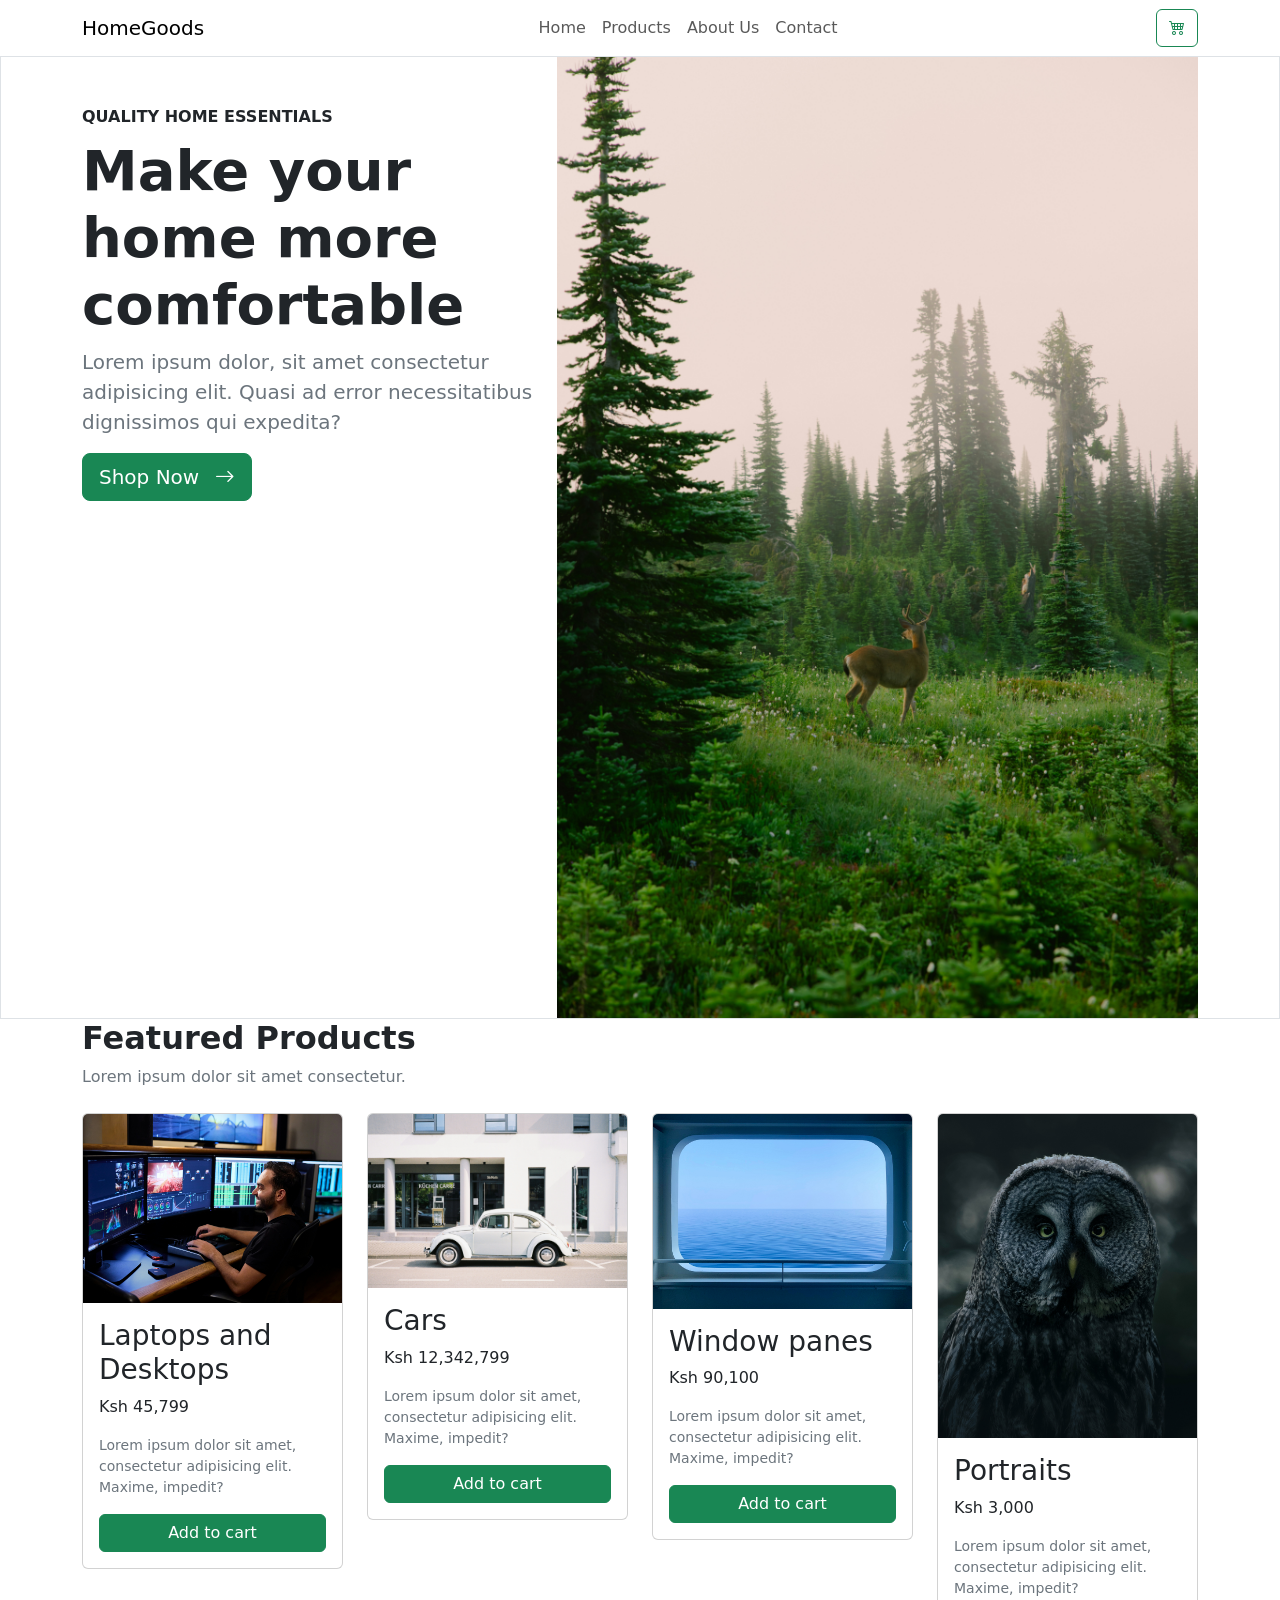
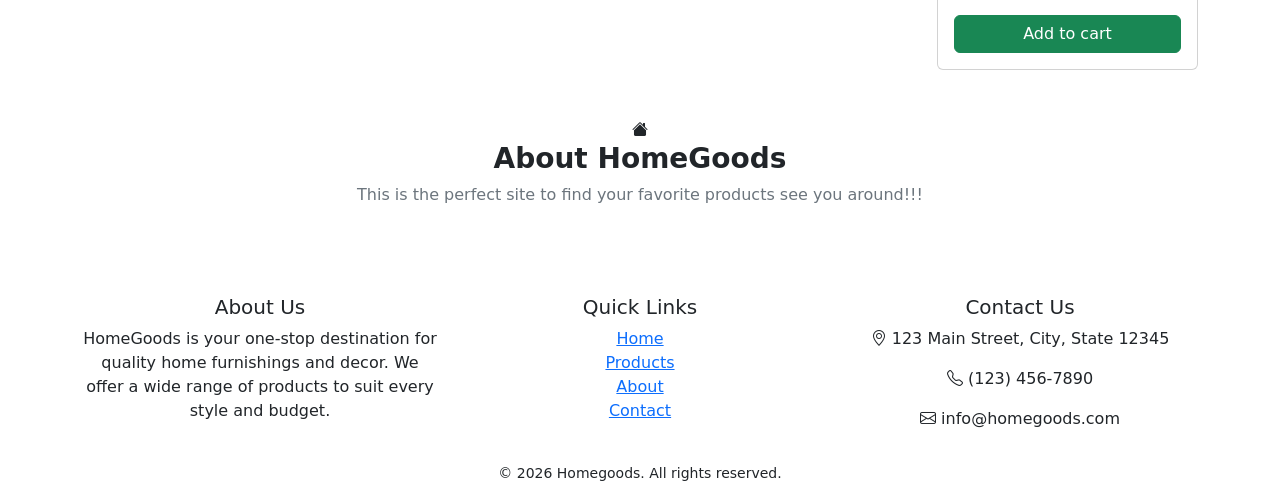
==== full-page.html @ e1270802 "full-Page dev" ====
<!DOCTYPE html>
<html lang="en">

<head>
    <meta charset="UTF-8">
    <meta name="viewport" content="width=device-width, initial-scale=1.0">
    <title>HomeGoods | Best prices in town</title>
    <link href="https://cdn.jsdelivr.net/npm/bootstrap@5.3.8/dist/css/bootstrap.min.css" rel="stylesheet">
    <link rel="stylesheet" href="https://cdn.jsdelivr.net/npm/bootstrap-icons@1.13.2/font/bootstrap-icons.min.css">
</head>

<body>
    <nav class="navbar navbar-expand-sm bg-white">
        <div class="container">
            <a class="navbar-brand" href="#">HomeGoods</a>
            <button class="navbar-toggler" type="button" data-bs-toggle="collapse" data-bs-target="#collapsibleNavbar">
                <span class="navbar-toggler-icon"></span>
            </button>
            <div class="collapse navbar-collapse" id="collapsibleNavbar">
                <ul class="navbar-nav mx-auto">
                    <li class="nav-item">
                        <a class="nav-link" href="#">Home</a>
                    </li>
                    <li class="nav-item">
                        <a class="nav-link" href="#">Products</a>
                    </li>
                    <li class="nav-item">
                        <a class="nav-link" href="#">About Us</a>
                    </li>
                    <li class="nav-item">
                        <a class="nav-link" href="#">Contact</a>
                    </li>
                </ul>
                <a href="#" class="btn btn-outline-success"><i class="bi bi-cart4"></i></a>
            </div>
        </div>
    </nav>
    <!-- header section -->
    <header class="hero border">
        <div class="container">
            <div class="row">
                <div class="col-md-5 py-5">
                    <p class="text-uppercase fw-bold mb-2">Quality Home Essentials</p>
                    <h1 class="display-4 fw-bold">Make your home more comfortable</h1>
                    <p class="text-secondary lead">Lorem ipsum dolor, sit amet consectetur adipisicing elit. Quasi ad
                        error necessitatibus dignissimos qui expedita?</p>
                    <a href="#" class="btn btn-success btn-lg">Shop Now<i class="bi bi-arrow-right ms-3"></i></a>
                </div>
                <div class="col-md-7">
                    <img src="images/emma-swoboda-iFWGdUOAHIA-unsplash.jpg" class="img-fluid hero-image" alt="">
                </div>
            </div>
        </div>
    </header>
    <!-- main section -->
    <main>
        <sectionclass="products-section py-5">
            <div class="container">
                <div class="section-heading mb-4">
                    <h2 class="fw-bold">Featured Products</h2>
                    <p class="text-secondary">Lorem ipsum dolor sit amet consectetur.</p>
                </div>
                <div class="row g-4">

                    <div class="col-md-3">
                        <div class="card">
                            <img src="images/sandisk-udRj4qXyAPs-unsplash.jpg" alt="" class="card-img-top">
                            <div class="card-body">
                                <h3 class="card-title">Laptops and Desktops</h3>
                                <p class="price">Ksh 45,799</p>
                                <p class="card-text text-secondary small">Lorem ipsum dolor sit amet, consectetur
                                    adipisicing elit. Maxime, impedit?</p>
                                <button class="btn btn-success w-100">Add to cart</button>
                            </div>
                        </div>
                    </div>

                    <div class="col-md-3">
                        <div class="card">
                            <img src="images/maximilian-bungart-mXZwnccN9Gk-unsplash.jpg" alt="" class="card-img-top">
                            <div class="card-body">
                                <h3 class="card-title">Cars</h3>
                                <p class="price">Ksh 12,342,799</p>
                                <p class="card-text text-secondary small">Lorem ipsum dolor sit amet, consectetur
                                    adipisicing elit. Maxime, impedit?</p>
                                <button class="btn btn-success w-100">Add to cart</button>
                            </div>
                        </div>
                    </div>

                    <div class="col-md-3">
                        <div class="card">
                            <img src="images/sergi-marlo--mMoKrWFBjw-unsplash.jpg" alt="" class="card-img-top">
                            <div class="card-body">
                                <h3 class="card-title">Window panes</h3>
                                <p class="price">Ksh 90,100</p>
                                <p class="card-text text-secondary small">Lorem ipsum dolor sit amet, consectetur
                                    adipisicing elit. Maxime, impedit?</p>
                                <button class="btn btn-success w-100">Add to cart</button>
                            </div>
                        </div>
                    </div>

                    <div class="col-md-3">
                        <div class="card">
                            <img src="images/christoph-nolte-3Xy-p9idRMk-unsplash.jpg" alt="" class="card-img-top">
                            <div class="card-body">
                                <h3 class="card-title">Portraits</h3>
                                <p class="price">Ksh 3,000</p>
                                <p class="card-text text-secondary small">Lorem ipsum dolor sit amet, consectetur
                                    adipisicing elit. Maxime, impedit?</p>
                                <button class="btn btn-success w-100">Add to cart</button>
                            </div>
                        </div>
                    </div>

                </div>
            </div>
            </section>
            <section class="about-section py-5">
                <div class="container text-center">
                    <i class="bi bi-house-fill"></i>
                    <h2 class="h3 fw-bold">About HomeGoods</h2>
                    <p class="text-secondary">This is the perfect site to find your favorite products see you around!!!
                    </p>
                </div>
            </section>
    </main>
    <!--footer-->
    <footer>
        <div class="container pt-4 col-md-12">
            <div class="row text-center">
                <div class="col-md-4">
                    <h5>About Us</h5>
                    <p>HomeGoods is your one-stop destination for quality home furnishings and decor. We offer a wide
                        range of products to suit every style and budget.</p>
                </div>
                <div class="col-md-4">
                    <h5>Quick Links</h5>
                    <ul class="list-unstyled">
                        <li><a href="#">Home</a></li>
                        <li><a href="#">Products</a></li>
                        <li><a href="#">About</a></li>
                        <li><a href="#">Contact</a></li>
                    </ul>
                </div>
                <div class="col-md-4">
                    <h5>Contact Us</h5>
                    <p><i class="bi bi-geo-alt"></i> 123 Main Street, City, State 12345</p>
                    <p><i class="bi bi-telephone"></i> (123) 456-7890</p>
                    <p><i class="bi bi-envelope"></i> info@homegoods.com</p>
                </div>
                <div class="copyright text-center  py-3 small">
                    <span>&copy; 2026 Homegoods. All rights reserved.</span>
                </div>
    </footer>
</body>

</html>
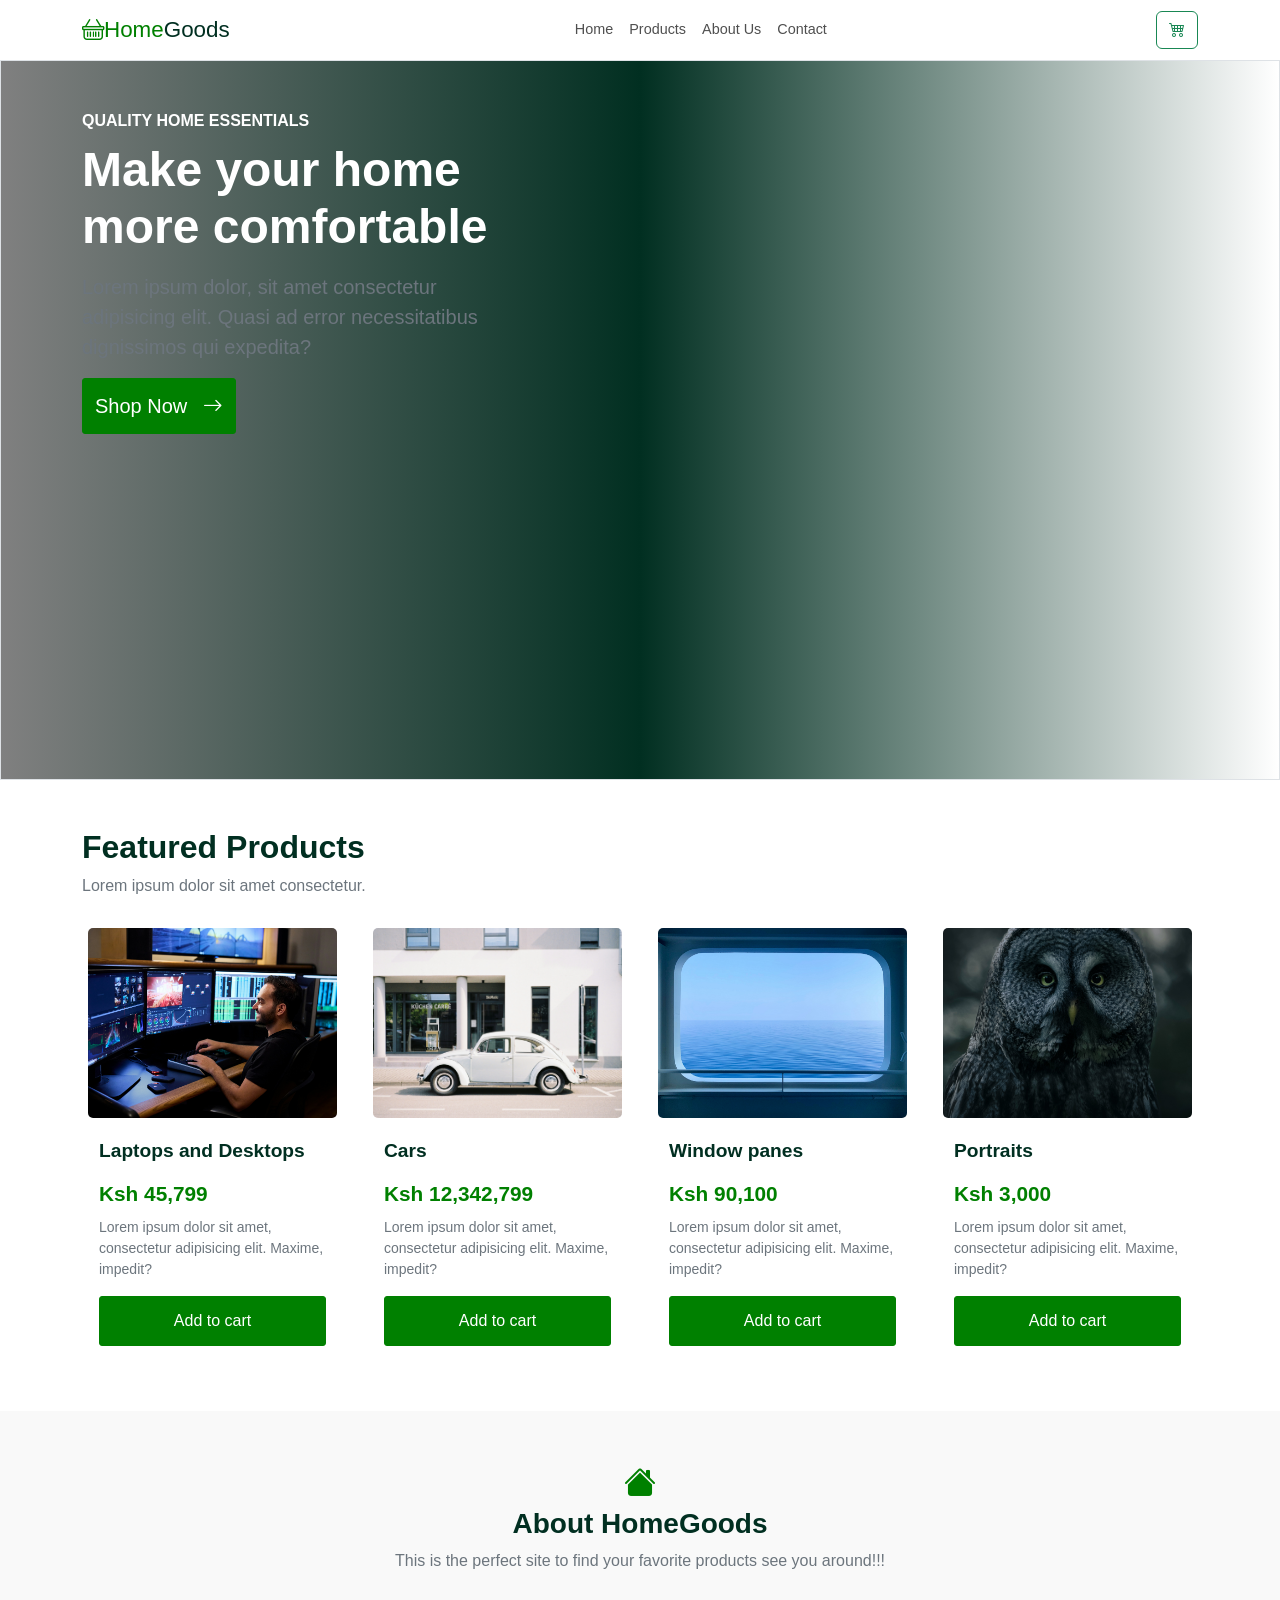
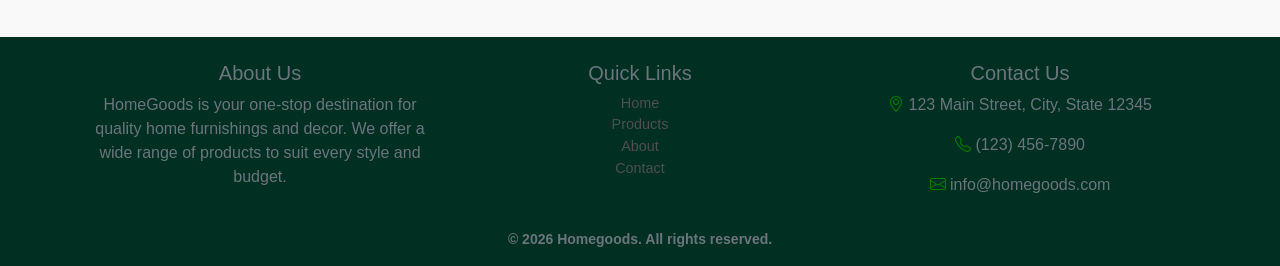
==== commit 6c4e65b1: "css" ====
--- a/full-page.html
+++ b/full-page.html
@@ -7,12 +7,14 @@
     <title>HomeGoods | Best prices in town</title>
     <link href="https://cdn.jsdelivr.net/npm/bootstrap@5.3.8/dist/css/bootstrap.min.css" rel="stylesheet">
     <link rel="stylesheet" href="https://cdn.jsdelivr.net/npm/bootstrap-icons@1.13.2/font/bootstrap-icons.min.css">
+    <link rel="stylesheet" href="css/full.css">
+    <link rel="stylesheet" href="https://cdnjs.cloudflare.com/ajax/libs/animate.css/4.1.1/animate.min.css">
 </head>
 
 <body>
     <nav class="navbar navbar-expand-sm bg-white">
         <div class="container">
-            <a class="navbar-brand" href="#">HomeGoods</a>
+            <a class="navbar-brand" href="#"><i class="bi bi-basket"></i>Home<span id="Goods">Goods</span></a>
             <button class="navbar-toggler" type="button" data-bs-toggle="collapse" data-bs-target="#collapsibleNavbar">
                 <span class="navbar-toggler-icon"></span>
             </button>
@@ -39,22 +41,20 @@
     <header class="hero border">
         <div class="container">
             <div class="row">
-                <div class="col-md-5 py-5">
+                <div class="col-md-5 py-5 animate__animated animate__slidein">
                     <p class="text-uppercase fw-bold mb-2">Quality Home Essentials</p>
                     <h1 class="display-4 fw-bold">Make your home more comfortable</h1>
                     <p class="text-secondary lead">Lorem ipsum dolor, sit amet consectetur adipisicing elit. Quasi ad
                         error necessitatibus dignissimos qui expedita?</p>
                     <a href="#" class="btn btn-success btn-lg">Shop Now<i class="bi bi-arrow-right ms-3"></i></a>
                 </div>
-                <div class="col-md-7">
-                    <img src="images/emma-swoboda-iFWGdUOAHIA-unsplash.jpg" class="img-fluid hero-image" alt="">
-                </div>
+
             </div>
         </div>
     </header>
     <!-- main section -->
     <main>
-        <sectionclass="products-section py-5">
+        <section class="products-section py-5">
             <div class="container">
                 <div class="section-heading mb-4">
                     <h2 class="fw-bold">Featured Products</h2>
@@ -62,7 +62,7 @@
                 </div>
                 <div class="row g-4">
 
-                    <div class="col-md-3">
+                    <div class="col-sm-6 col-md-3">
                         <div class="card">
                             <img src="images/sandisk-udRj4qXyAPs-unsplash.jpg" alt="" class="card-img-top">
                             <div class="card-body">
@@ -75,7 +75,7 @@
                         </div>
                     </div>
 
-                    <div class="col-md-3">
+                    <div class="col-sm-6 col-md-3">
                         <div class="card">
                             <img src="images/maximilian-bungart-mXZwnccN9Gk-unsplash.jpg" alt="" class="card-img-top">
                             <div class="card-body">
@@ -88,7 +88,7 @@
                         </div>
                     </div>
 
-                    <div class="col-md-3">
+                    <div class="col-sm-6 col-md-3">
                         <div class="card">
                             <img src="images/sergi-marlo--mMoKrWFBjw-unsplash.jpg" alt="" class="card-img-top">
                             <div class="card-body">
@@ -101,7 +101,7 @@
                         </div>
                     </div>
 
-                    <div class="col-md-3">
+                    <div class="col-sm-6 col-md-3">
                         <div class="card">
                             <img src="images/christoph-nolte-3Xy-p9idRMk-unsplash.jpg" alt="" class="card-img-top">
                             <div class="card-body">
@@ -116,15 +116,15 @@
 
                 </div>
             </div>
-            </section>
-            <section class="about-section py-5">
-                <div class="container text-center">
-                    <i class="bi bi-house-fill"></i>
-                    <h2 class="h3 fw-bold">About HomeGoods</h2>
-                    <p class="text-secondary">This is the perfect site to find your favorite products see you around!!!
-                    </p>
-                </div>
-            </section>
+        </section>
+        <section class="about-section py-5">
+            <div class="container text-center">
+                <i class="bi bi-house-fill"></i>
+                <h2 class="h3 fw-bold">About HomeGoods</h2>
+                <p class="text-secondary">This is the perfect site to find your favorite products see you around!!!
+                </p>
+            </div>
+        </section>
     </main>
     <!--footer-->
     <footer>
@@ -138,10 +138,10 @@
                 <div class="col-md-4">
                     <h5>Quick Links</h5>
                     <ul class="list-unstyled">
-                        <li><a href="#">Home</a></li>
-                        <li><a href="#">Products</a></li>
-                        <li><a href="#">About</a></li>
-                        <li><a href="#">Contact</a></li>
+                        <li><a class="nav-link active" href="#">Home</a></li>
+                        <li><a class="nav-link active" class="nav-link" href="#">Products</a></li>
+                        <li><a class="nav-link active" class="nav-link" href="#">About</a></li>
+                        <li><a class="nav-link active" class="nav-link" href="#">Contact</a></li>
                     </ul>
                 </div>
                 <div class="col-md-4">
@@ -154,6 +154,7 @@
                     <span>&copy; 2026 Homegoods. All rights reserved.</span>
                 </div>
     </footer>
+    <script src="https://cdn.jsdelivr.net/npm/bootstrap@5.3.3/dist/js/bootstrap.bundle.min.js"></script>
 </body>
 
 </html>
--- a/css/full.css
+++ b/css/full.css
@@ -0,0 +1,243 @@
+@import url('https://fonts.googleapis.com/css2?family=Playwrite+AR+Guides&display=swap');
+
+/*  font-family: "Playwrite AR Guides", cursive; */
+:root {
+    --brand-green: #008000;
+    --brand-dark: #012f21;
+    --soft-bg: white;
+}
+
+body {
+    font-family: Arial, Helvetica, sans-serif;
+    color: var(--brand-dark);
+}
+
+.navbar-brand {
+    color: var(--brand-green);
+    font-size: 1.4rem;
+    ;
+}
+
+#Goods {
+    color: var(--brand-dark);
+}
+
+.navbar-brand:hover {
+    color: #008000
+}
+
+.nav-link {
+    color: #4f4f4f !important;
+    font-weight: 400;
+    font-size: 0.9rem;
+}
+
+.nav-link:hover {
+    color: var(--brand-green) !important;
+}
+
+.btn-success {
+    background-color: var(--brand-green) !important;
+    border-color: var(--brand-green);
+    border-radius: 3px;
+    padding: 12px;
+    transition: all 1s ease;
+}
+
+.btn-success:hover {
+    background-color: #012f21 !important;
+    border-color: #012f21;
+}
+
+.hero {
+    background: linear-gradient(to right, grey, #012f21, white), url("images/michael-weihmann-y-y1c8X4yD0-unsplash.jpg") no-repeat center center/cover;
+    min-height: 80vh;
+    color: white;
+}
+
+.display-4 {
+    font-size: 3rem;
+    font-weight: bold;
+    margin-bottom: 1rem;
+}
+
+.hero .small-heading {
+    text-transform: uppercase;
+    font-weight: bold;
+    letter-spacing: 2px;
+    color: #ffffff;
+    font-size: .9rem;
+    opacity: .8;
+}
+
+#hero h1 {
+    color: #ffffff;
+    font-size: 2.5rem;
+    font-weight: bold;
+    margin-bottom: 1rem;
+}
+
+#hero p {
+    color: #ffffff;
+    opacity: .8;
+}
+
+.product-card {
+    transition: transform .3s ease, box-shadow .3s ease;
+}
+
+.product-card:hover {
+    transform: translateY(-5px);
+    box-shadow: 0 10px 25px rgba(0, 0, 0, 0.1);
+}
+
+.card {
+    border-color: white;
+    border-width: 50%;
+    transition: transform 0.2s ease, box-shadow 0.2s ease;
+}
+
+.card:hover {
+    transform: translateY(-5px);
+    box-shadow: 0 4px 25px rgba(0, 0, 0, 0.1);
+    border-color: transparent;
+    -webkit-box-shadow: 0 4px 25px rgba(0, 0, 0, 0.1);
+    -webkit-transform: translateY(-5px);
+    -webkit-transition: transform 0.2s ease, box-shadow 0.2s ease;
+    -moz-box-shadow: 0 4px 25px rgba(0, 0, 0, 0.1);
+    -moz-transform: translateY(-5px);
+    -moz-transition: transform 0.2s ease, box-shadow 0.2s ease;
+    -ms-box-shadow: 0 4px 25px rgba(0, 0, 0, 0.1);
+    -ms-transform: translateY(-5px);
+    -ms-transition: transform 0.2s ease, box-shadow 0.2s ease;
+    -o-box-shadow: 0 4px 25px rgba(0, 0, 0, 0.1);
+    -o-transform: translateY(-5px);
+    -o-transition: transform 0.2s ease, box-shadow 0.2s ease;
+}
+
+.card-body h3 {
+    font-size: 1.2rem;
+    font-weight: bold;
+    color: #012f21;
+    margin-bottom: 1rem;
+}
+
+.card .price {
+    font-size: 1.3rem;
+    font-weight: bold;
+    color: var(--brand-green);
+    margin-bottom: .5rem;
+}
+
+.card-img-top {
+    height: 250px;
+    object-fit: cover;
+}
+
+.category-section h2 {
+    color: #012f21;
+    font-weight: bold;
+}
+
+.card img {
+    height: 200px;
+    object-fit: cover;
+    padding: 5px;
+    border-radius: 10px;
+    width: 100%;
+    transition: transform .3s ease, box-shadow .3s ease;
+}
+
+.category-btn {
+    transition: background-color .2s ease, color .2s ease, border-color .2s ease;
+}
+
+.category-btn.active,
+.category-btn:hover {
+    background-color: var(--brand-green);
+    color: white;
+    border-color: var(--brand-green);
+}
+
+.card-title {
+    font-size: 1.2rem;
+    font-weight: bold;
+    color: #012f21;
+    margin-bottom: 1rem;
+}
+
+.about-section {
+    background-color: #f9f9f9;
+}
+
+.about-section h2 {
+    color: #012f21;
+    font-weight: bold;
+}
+
+.about-section p {
+    color: #6c757d;
+}
+
+.about-btn {
+    background-color: var(--brand-green);
+    border-color: var(--brand-green);
+    border-radius: 3px;
+    padding: 12px;
+    transition: all 1s ease;
+}
+
+.about-btn:hover {
+    background-color: #012f21;
+    border-color: #012f21;
+}
+
+.about-section i {
+    font-size: 2rem;
+    color: var(--brand-green);
+}
+
+footer {
+    background-color: var(--brand-dark);
+    color: white;
+}
+
+footer h4 {
+    color: var(--brand-green);
+    font-weight: bold;
+}
+
+footer p {
+    color: #6c757d;
+}
+
+footer a {
+    color: #6c757d;
+    text-decoration: none;
+}
+
+footer a:hover {
+    color: var(--brand-green);
+}
+
+footer i {
+    color: var(--brand-green);
+}
+
+footer i:hover {
+    color: var(--brand-dark);
+}
+
+footer hr {
+    border-color: var(--brand-green);
+}
+
+footer .text-center {
+    color: #6c757d;
+}
+
+.copyright {
+    background-color: var(--brand-dark);
+    color: #6c757d;
+    font-weight: bold;
+}
